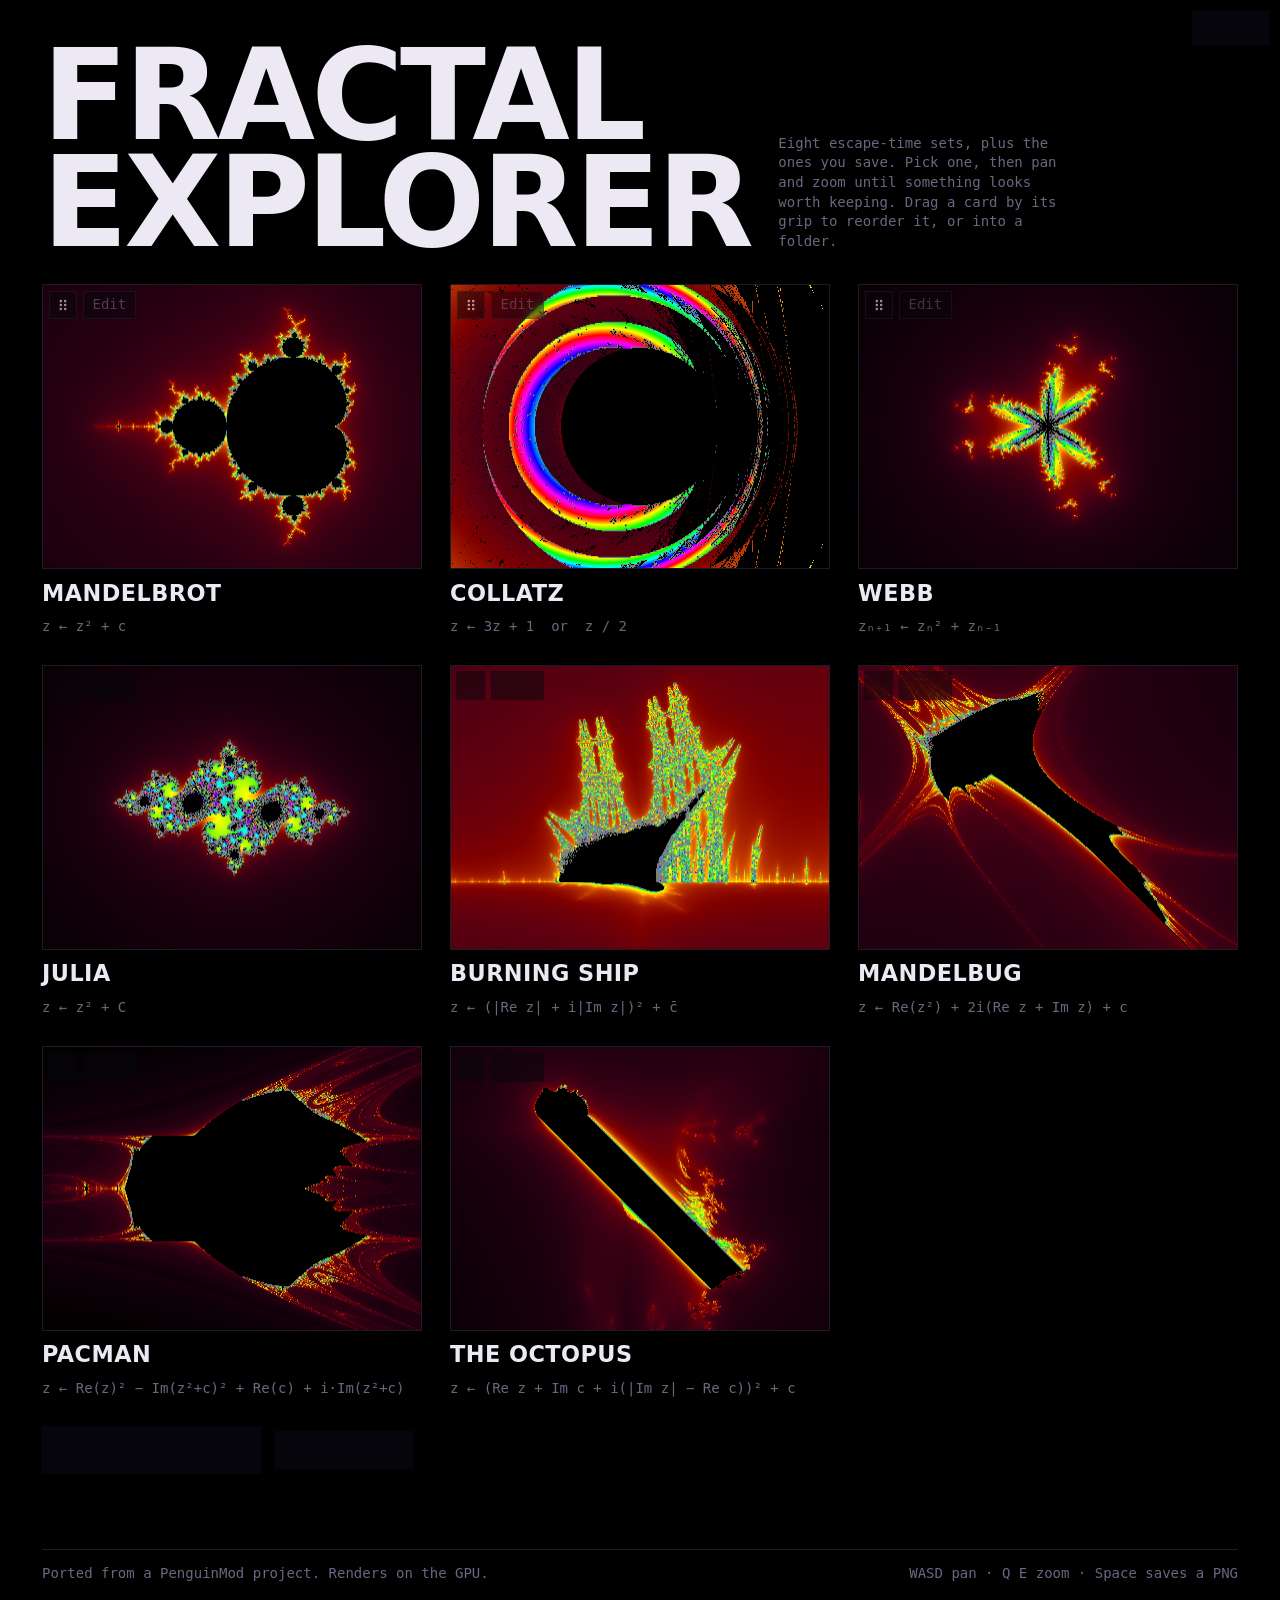
==== app/index.html @ 45fbc22f "✨ feat: set iterations with a slider, fixed or following the zoom The two round detail buttons stepp" ====
<!doctype html>
<html lang="en">
<head>
  <meta charset="utf-8" />
  <meta name="viewport" content="width=device-width, initial-scale=1, viewport-fit=cover, user-scalable=no" />
  <title>Fractal Explorer</title>
  <meta name="color-scheme" content="dark" />
  <meta name="theme-color" content="#000000" />
  <link rel="icon" href="icon.svg" type="image/svg+xml" />
  <link rel="apple-touch-icon" href="icon-192.png" />
  <link rel="stylesheet" href="../design/tokens.css" />
  <link rel="stylesheet" href="../design/base.css" />
  <link rel="stylesheet" href="../design/chrome.css" />
  <link rel="stylesheet" href="menu.css" />
  <link rel="stylesheet" href="editor.css" />
  <link rel="stylesheet" href="viewer.css" />
  <link rel="stylesheet" href="hud.css" />
  <link rel="stylesheet" href="timeline.css" />
</head>
<body>
  <a id="portal" class="btn portal-link" href="../portal/" title="Back to the portal">Portal</a>

  <main id="menu" class="page">
    <header class="page-head">
      <h1 class="title">Fractal<br />Explorer</h1>
      <p class="lede">Eight escape-time sets, plus the ones you save. Pick one, then pan and zoom until something looks worth keeping. Drag a card by its grip to reorder it, or into a folder.</p>
    </header>

    <p id="gpu-error" class="gpu-error" hidden></p>

    <ul class="cards" id="cards" aria-label="Fractal sets"></ul>

    <p class="create">
      <button id="create" class="btn btn-accent create-btn" type="button">Create Fractal</button>
      <button id="new-folder" class="btn create-folder" type="button">New Folder</button>
    </p>
    <p id="menu-note" class="menu-note" role="status"></p>

    <footer class="page-foot">
      <span>Ported from a PenguinMod project. Renders on the GPU.</span>
      <span>WASD pan · Q E zoom · Space saves a PNG</span>
    </footer>
  </main>

  <main id="editor" class="page" hidden>
    <header class="page-head">
      <h1 class="title"><span id="editor-verb">Create</span><br />Fractal</h1>
      <p class="lede">One formula, iterated until it escapes, from starting values you set. Add variables of your own. Render it once, or save it to the menu.</p>
    </header>

    <div class="editor">
      <form id="editor-form" class="editor-form" autocomplete="off">
        <label class="editor-label" for="fractal-name">Name</label>
        <input id="fractal-name" class="input editor-name" type="text" maxlength="40" spellcheck="false"
               aria-describedby="save-help" />

        <label class="editor-label" for="formula">Formula</label>
        <div class="editor-field">
          <div id="formula-ink" class="editor-ink" aria-hidden="true"></div>
          <input id="formula" class="input editor-input" type="text" spellcheck="false" autocapitalize="off"
                 placeholder="Z_(n+1) = Z_(n)^2 + C" aria-describedby="formula-help" />
        </div>
        <p id="formula-help" class="editor-help">
          <span class="tok-var" id="formula-vars">z c x y</span>
          <span class="tok-num">numbers</span>
          <span class="tok-const">i pi e</span>
          <span class="tok-op">+ − × ÷ ^</span>
          <span class="tok-nest-0">( ) and | | nest in colour</span>
          <span class="tok-func">abs re im conj exp log sqrt sin cos tan sinh cosh tanh</span>
          <span>|z| is abs z</span>
        </p>

        <div class="editor-seeds" id="editor-seeds">
          <div class="editor-seed">
            <label class="editor-label" for="seed-z">z₀</label>
            <div class="editor-field">
              <div id="seed-z-ink" class="editor-ink" aria-hidden="true"></div>
              <input id="seed-z" class="input editor-input" type="text" spellcheck="false" autocapitalize="off"
                     placeholder="0+0i" aria-describedby="seed-help" />
            </div>
          </div>
          <div class="editor-seed">
            <label class="editor-label" for="seed-c">c</label>
            <div class="editor-field">
              <div id="seed-c-ink" class="editor-ink" aria-hidden="true"></div>
              <input id="seed-c" class="input editor-input" type="text" spellcheck="false" autocapitalize="off"
                     placeholder="x+yi" aria-describedby="seed-help" />
            </div>
          </div>
        </div>
        <p class="editor-add">
          <button type="button" id="add-var" class="btn">+ Variable</button>
        </p>
        <p id="seed-help" class="editor-help">
          <span class="tok-var">x y</span>
          <span>the real and imaginary parts of the point being checked, in a starting value or the formula</span>
          <span>z₀ = 0 with c = x+yi is the Mandelbrot set</span>
          <span>an added variable takes x and y as well, and holds its value as c does</span>
        </p>

        <div class="editor-actions">
          <button type="submit" class="btn btn-accent">Render</button>
          <button type="button" id="editor-save" class="btn">Save</button>
          <button type="button" id="editor-cancel" class="btn">Cancel</button>
          <span id="formula-error" class="goto-error" role="alert"></span>
        </div>
        <p id="save-help" class="editor-help">Save adds it to the menu under this name, and keeps it in this browser.</p>
        <p class="editor-fixed">Fixed in this first version: the orbit escapes at |z| &gt; 100, and the zoom stops at 10⁶.</p>
      </form>

      <aside id="preview" class="editor-preview">
        <span class="editor-label">Preview</span>
        <canvas id="preview-canvas" class="thumb" width="320" height="240" aria-hidden="true"></canvas>
        <p id="preview-note" class="preview-note" aria-live="polite"></p>
      </aside>
    </div>

    <footer class="page-foot">
      <span>The formula becomes a fragment shader and draws like the built-in sets.</span>
      <span>Esc goes back</span>
    </footer>
  </main>

  <section id="viewer" class="viewer" hidden>
    <canvas id="view" class="view"></canvas>
    <canvas id="plane" class="plane" aria-hidden="true" hidden></canvas>

    <div class="topbar">
      <button id="back" class="btn" type="button" title="Back to menu (Esc)">← Menu</button>
      <span id="set-name" class="set-name"></span>
      <span id="set-c" class="set-c" hidden></span>
    </div>

    <aside class="hud panel">
      <div id="hud-body" class="hud-body" aria-live="polite">
        <div class="hud-row hud-c"><span class="hud-k">c</span> <button id="hud-c" class="hud-edit" type="button" title="Edit the coordinate (G)">0 + 0i</button></div>
        <div class="hud-row"><span class="hud-k">zoom</span> <button id="hud-zoom" class="hud-edit" type="button" title="Edit the zoom (G)">100×</button></div>
        <div class="hud-row"><span class="hud-k">rot</span> <button id="hud-angle" class="hud-edit" type="button" title="Edit the rotation (G). Z and X turn it, R levels it">0°</button></div>
        <div class="hud-row"><span class="hud-k">iter</span> <span id="hud-iter">200</span>
          <button id="iter-mode" class="iter-mode" type="button">auto</button>
          <span id="hud-detail" class="hud-dim">×1</span></div>
        <input id="iter-slider" class="iter-slider" type="range" min="32" max="133" step="1" value="61"
               aria-label="Iteration count" title="Iteration count ( [ and ] )" />
        <div class="hud-row hud-dim"><span id="hud-status">idle</span></div>
        <div id="palettes" class="hud-row palette-groups" aria-label="Colourway"></div>

        <div id="julia-panel" class="julia" hidden>
          <canvas id="julia-map" class="minimap" width="256" height="256" tabindex="0"
                  title="Pick C off the Mandelbrot set. Drag, or arrow keys to nudge."
                  aria-label="Mandelbrot map: click or use the arrow keys to set C"></canvas>
          <label class="goto-row"><span class="hud-k">re</span><input id="julia-re" class="input" type="text" spellcheck="false" aria-label="Real part of C" /></label>
          <label class="goto-row"><span class="hud-k">im</span><input id="julia-im" class="input" type="text" spellcheck="false" aria-label="Imaginary part of C" /></label>
          <div class="hud-bookmarks" id="julia-presets"></div>
          <span id="julia-error" class="goto-error" role="alert"></span>
        </div>

        <div class="hud-row hud-bookmarks" id="bookmarks"></div>

        <form id="goto" class="goto" hidden autocomplete="off">
          <label class="goto-row"><span class="hud-k">re</span><input id="goto-x" class="input" type="text" spellcheck="false" /></label>
          <label class="goto-row"><span class="hud-k">im</span><input id="goto-y" class="input" type="text" spellcheck="false" /></label>
          <label class="goto-row"><span class="hud-k">zoom</span><input id="goto-zoom" class="input" type="text" spellcheck="false" placeholder="1e12, 2^1000, 10^301" /></label>
          <label class="goto-row"><span class="hud-k">rot</span><input id="goto-rot" class="input" type="text" spellcheck="false" placeholder="degrees anticlockwise" /></label>
          <label class="goto-row"><span class="hud-k">any</span><input id="goto-any" class="input" type="text" spellcheck="false" placeholder="paste a link, “x, y, zoom” or “x + yi @ zoom”" /></label>
          <div class="goto-actions">
            <button type="submit" class="btn btn-accent">Go</button>
            <button type="button" id="goto-cancel" class="btn">Cancel</button>
            <span id="goto-error" class="goto-error" role="alert"></span>
          </div>
        </form>
      </div>

      <button id="hud-toggle" class="hud-toggle" type="button" aria-expanded="true" aria-controls="hud-body" title="Hide the panel (H)">▾ hud</button>
    </aside>

    <div class="controls" aria-label="Controls">
      <button id="plane-toggle" class="cbtn" type="button" title="Show the complex plane (P)"
              aria-label="Show the complex plane" aria-pressed="false">
        <svg viewBox="0 0 24 24" width="22" height="22" aria-hidden="true">
          <g fill="none" stroke="currentColor" stroke-width="1.6">
            <rect x="3.5" y="3.5" width="17" height="17" rx="4"/>
            <path d="M12 4.5v15M4.5 12h15"/>
          </g>
          <path d="M8 4.5v15M16 4.5v15M4.5 8h15M4.5 16h15" fill="none" stroke="currentColor"
                stroke-width="1" opacity="0.45"/>
        </svg>
      </button>
      <button id="dive" class="cbtn" type="button" title="Dive into a random spot (F)" aria-label="Dive into a random spot">
        <svg viewBox="0 0 24 24" width="22" height="22" aria-hidden="true">
          <rect x="3.5" y="3.5" width="17" height="17" rx="4" fill="none" stroke="currentColor" stroke-width="1.6"/>
          <g fill="currentColor">
            <circle cx="8.5" cy="8.5" r="1.7"/><circle cx="15.5" cy="8.5" r="1.7"/><circle cx="12" cy="12" r="1.7"/>
            <circle cx="8.5" cy="15.5" r="1.7"/><circle cx="15.5" cy="15.5" r="1.7"/>
          </g>
        </svg>
      </button>
      <button id="animate" class="cbtn" type="button" title="Animation timeline (V)"
              aria-label="Animation timeline" aria-pressed="false">
        <svg viewBox="0 0 24 24" width="22" height="22" aria-hidden="true">
          <g fill="none" stroke="currentColor" stroke-width="1.6">
            <rect x="2.5" y="5.5" width="19" height="13" rx="2"/>
            <path d="M7 5.5v13M17 5.5v13"/>
          </g>
          <g fill="currentColor">
            <rect x="4" y="7.5" width="1.8" height="1.8"/><rect x="4" y="11.1" width="1.8" height="1.8"/><rect x="4" y="14.7" width="1.8" height="1.8"/>
            <rect x="18.2" y="7.5" width="1.8" height="1.8"/><rect x="18.2" y="11.1" width="1.8" height="1.8"/><rect x="18.2" y="14.7" width="1.8" height="1.8"/>
          </g>
        </svg>
      </button>
      <button id="save" class="cbtn cbtn-accent" type="button" title="Save PNG (Space)" aria-label="Save PNG">
        <svg viewBox="0 0 24 24" width="22" height="22" aria-hidden="true"><path fill="currentColor" d="M9 3 7.2 5H4a2 2 0 0 0-2 2v11a2 2 0 0 0 2 2h16a2 2 0 0 0 2-2V7a2 2 0 0 0-2-2h-3.2L15 3H9zm3 5a4.5 4.5 0 1 1 0 9 4.5 4.5 0 0 1 0-9zm0 2a2.5 2.5 0 1 0 0 5 2.5 2.5 0 0 0 0-5z"/></svg>
      </button>
    </div>

    <p class="help" id="help">drag or WASD to pan · wheel or Q E to zoom · Z X turn, R levels · [ ] iterations, I fixes them · , . colour · P the plane · H folds the panel · G or paste to go somewhere · F dives somewhere new · V animates · Space saves</p>

    <section id="timeline" class="timeline panel" hidden aria-label="Animation timeline">
      <div class="tl-bar">
        <span class="tl-title">Animation</span>
        <button id="tl-add" class="btn btn-accent" type="button" title="Take a keyframe where the view stands (K)">+ Keyframe</button>
        <button id="tl-play" class="btn" type="button" title="Play the animation">▶ Play</button>
        <input id="tl-scrub" class="tl-scrub" type="range" min="0" max="1" step="0.001" value="0"
               aria-label="Scrub the animation" />
        <span id="tl-time" class="tl-time">0.0 / 0.0 s</span>
        <label class="tl-field"><span class="hud-k">ease</span><select id="tl-ease" class="input"></select></label>
        <span class="tl-gap"></span>
        <button id="tl-render" class="btn" type="button">Render…</button>
        <button id="tl-text" class="btn" type="button" title="This animation as text, to keep or to paste back">Text</button>
        <button id="tl-clear" class="btn" type="button">Clear</button>
        <button id="tl-close" class="tl-close" type="button" title="Close the timeline (V)" aria-label="Close the timeline">×</button>
      </div>

      <ol id="tl-keys" class="tl-keys"></ol>
      <p id="tl-empty" class="tl-empty">Put the view somewhere worth starting from and press <b>+ Keyframe</b>. Move it and press again: the animation runs from each keyframe to the next, zooming, panning and turning the whole way.</p>

      <form id="tl-export" class="tl-export" hidden autocomplete="off">
        <label class="tl-field"><span class="hud-k">format</span><select id="tl-format" class="input"></select></label>
        <label class="tl-field"><span class="hud-k">size</span><select id="tl-size" class="input"></select></label>
        <label class="tl-field"><span class="hud-k">fps</span><select id="tl-fps" class="input"></select></label>
        <label class="tl-field" id="tl-quality-field"><span class="hud-k">quality</span><select id="tl-quality" class="input"></select></label>
        <label class="tl-field tl-check" id="tl-dither-field"><input id="tl-dither" type="checkbox" /><span>dither</span></label>
        <label class="tl-field"><span class="hud-k">detail</span><select id="tl-detail" class="input"></select></label>
        <button type="submit" class="btn btn-accent">Render</button>
        <button type="button" id="tl-export-cancel" class="btn">Cancel</button>
        <p id="tl-estimate" class="tl-estimate"></p>
      </form>

      <div id="tl-progress" class="tl-progress" hidden>
        <progress id="tl-bar" max="1" value="0"></progress>
        <span id="tl-progress-text" role="status"></span>
        <button type="button" id="tl-stop" class="btn">Stop</button>
      </div>

      <div id="tl-textbox" class="tl-textbox" hidden>
        <textarea id="tl-json" class="input" rows="6" spellcheck="false"
                  aria-label="This animation as text"></textarea>
        <div class="tl-textbox-actions">
          <button type="button" id="tl-apply" class="btn btn-accent">Apply</button>
          <button type="button" id="tl-copy" class="btn">Copy</button>
          <button type="button" id="tl-text-close" class="btn">Close</button>
        </div>
      </div>

      <p id="tl-note" class="tl-note" role="status"></p>
    </section>
  </section>

  <script type="module" src="app.js"></script>
</body>
</html>
---- design/tokens.css ----
/* Design tokens: the one place colours, type and motion are defined.
   Every sheet reads these; none redefines them. A toy that wants its own
   mood overrides a token on :root in its own sheet, after this one.

   Palette lifted from the original: black backdrop, pen base #0400ff,
   and the magenta the escape gradient starts at. */
:root {
  --bg: #000000;
  --ink: #ece8f4;
  --dim: #6b6680;
  --line: #1d1b2a;
  --panel: rgba(8, 7, 14, 0.82);
  --blue: #0400ff;
  --magenta: #ff2bd6;
  --select: rgba(255, 43, 214, 0.32);

  /* Syntax colours for a typed formula. The nest ramp cycles with depth, so
     matching brackets and bars share a colour and neighbours never do. */
  --syn-var: var(--magenta);
  --syn-num: #ffc857;
  --syn-const: #b388ff;
  --syn-func: #4fd8ff;
  --syn-op: #8c86a8;
  --syn-bad: #ff5470;
  --syn-nest-0: #f2eeff;
  --syn-nest-1: #58e8a0;
  --syn-nest-2: #ff9d4d;
  --syn-nest-3: #6aa8ff;
  --syn-nest-4: #ff7ad9;
  --syn-nest-5: #d8f45c;

  --display: "Bahnschrift", "Avenir Next Condensed", "Arial Narrow", "Roboto Condensed", "Helvetica Neue", system-ui, sans-serif;
  --mono: ui-monospace, "Cascadia Mono", "SF Mono", Menlo, Consolas, "DejaVu Sans Mono", monospace;

  --glass: blur(6px);
  --motion: 220ms ease;
}
---- design/base.css ----
/* Reset and document defaults. Loads after tokens.css. */
* { box-sizing: border-box; }

html, body {
  margin: 0;
  height: 100%;
  background: var(--bg);
  color: var(--ink);
  font-family: var(--mono);
  font-size: 14px;
  line-height: 1.4;
  -webkit-font-smoothing: antialiased;
}

button {
  font: inherit;
  color: inherit;
  background: none;
  border: 0;
  padding: 0;
  cursor: pointer;
}

:focus-visible {
  outline: 2px solid var(--magenta);
  outline-offset: 3px;
}
---- design/chrome.css ----
/* Shared chrome: the page shell and the handful of controls every page
   uses. Layout that belongs to one page stays in that page's own sheet. */

/* ---------- Page shell ---------- */

.page {
  min-height: 100%;
  display: grid;
  grid-template-rows: auto 1fr auto;
  gap: 2rem;
  padding: clamp(1.25rem, 4vw, 3rem);
}

.page[hidden] { display: none; }

.page-head {
  display: grid;
  grid-template-columns: auto 1fr;
  align-items: end;
  gap: 2rem;
}

.title {
  margin: 0;
  font-family: var(--display);
  font-stretch: condensed;
  font-weight: 700;
  text-transform: uppercase;
  font-size: clamp(3.5rem, 12vw, 9rem);
  line-height: 0.85;
  letter-spacing: -0.03em;
}

.lede {
  margin: 0 0 0.35em;
  max-width: 34ch;
  color: var(--dim);
}

.page-foot {
  display: flex;
  justify-content: space-between;
  gap: 1rem;
  flex-wrap: wrap;
  color: var(--dim);
  border-top: 1px solid var(--line);
  padding-top: 1rem;
}

/* Narrow screens: the lede goes under the title instead of beside it. */
@media (max-width: 720px) {
  .page-head { grid-template-columns: 1fr; gap: 1rem; align-items: start; }
}

/* ---------- Controls ---------- */

/* Translucent surface for anything floating over a canvas. */
.panel {
  background: var(--panel);
  border: 1px solid var(--line);
  backdrop-filter: var(--glass);
}

.btn {
  padding: 0.45rem 0.8rem;
  background: var(--panel);
  border: 1px solid var(--line);
  backdrop-filter: var(--glass);
}

.btn:hover { border-color: var(--dim); }

.btn-accent {
  border-color: var(--magenta);
  color: var(--magenta);
}

.btn-accent:hover {
  background: var(--magenta);
  color: #000;
}

/* Toggle chip with a colour swatch. Pressed state via aria-pressed. */
.chip {
  display: inline-flex;
  align-items: center;
  gap: 0.35rem;
  padding: 0.1rem 0.4rem 0.1rem 0.25rem;
  color: var(--dim);
  border: 1px solid transparent;
  border-radius: 999px;
}

.chip-swatch {
  width: 1.6rem;
  height: 0.6rem;
  border-radius: 999px;
  border: 1px solid rgba(255, 255, 255, 0.15);
}

.chip:hover { color: var(--ink); border-color: var(--dim); }
.chip[aria-pressed="true"] { color: var(--ink); border-color: var(--magenta); }

.input {
  font: inherit;
  color: var(--ink);
  background: #000;
  border: 1px solid var(--line);
  padding: 0.3rem 0.45rem;
  min-width: 0;
  width: 100%;
}

.input:focus { outline: none; border-color: var(--magenta); }
.input::placeholder { color: var(--dim); }

/* Canvas for a fractal thumbnail: menu cards, editor preview. */
.thumb {
  display: block;
  width: 100%;
  height: auto;
  aspect-ratio: 4 / 3;
  border: 1px solid var(--line);
  background: #000;
}

/* ---------- Motion ---------- */

/* The original rocked hovered buttons a couple of degrees either way.
   The element sets --wobble-scale and --wobble-tilt; see menu.css. */
@keyframes wobble {
  0%   { transform: scale(var(--wobble-scale, 1)) rotate(0deg); }
  25%  { transform: scale(var(--wobble-scale, 1)) rotate(var(--wobble-tilt, 2deg)); }
  75%  { transform: scale(var(--wobble-scale, 1)) rotate(calc(-1 * var(--wobble-tilt, 2deg))); }
  100% { transform: scale(var(--wobble-scale, 1)) rotate(0deg); }
}
---- app/menu.css ----
/* Menu: the set cards. The page shell comes from design/chrome.css. */

.gpu-error {
  margin: 0;
  padding: 0.75rem 1rem;
  border: 1px solid var(--magenta);
  color: var(--magenta);
}

.cards {
  list-style: none;
  margin: 0;
  padding: 0;
  display: grid;
  grid-template-columns: minmax(0, var(--card-max));
  justify-content: start;
  gap: 2rem;
  align-content: safe center;
  --card-max: 34rem;
}

@media (min-width: 720px) {
  .cards { grid-template-columns: repeat(2, minmax(0, var(--card-max))); }
}

@media (min-width: 1100px) {
  .cards { grid-template-columns: repeat(3, minmax(0, var(--card-max))); }
}

.card {
  --wobble-scale: 1.06;
  --wobble-tilt: 2deg;
  display: grid;
  grid-template-rows: auto auto auto;
  gap: 0.6rem;
  width: 100%;
  text-align: left;
  transform: rotate(0deg) scale(1);
  transition: transform var(--motion);
}

/* A card carries the grip and Edit on the left, and a saved one a × and the
   question it opens on the right. All of them sit over the card, so the slot
   around it is the positioned box, and the wobble moves there too to carry
   them along. It stops while the question is up. */
.card-slot {
  --wobble-scale: 1.06;
  --wobble-tilt: 2deg;
  position: relative;
  transform: rotate(0deg) scale(1);
  transition: transform var(--motion);
}

.card-slot:hover,
.card-slot:focus-within {
  transform: scale(var(--wobble-scale));
  animation: wobble 900ms ease-in-out infinite;
}

.card-slot .card:hover,
.card-slot .card:focus-visible,
.card-slot.asking,
.card-slot.asking:hover,
.card-slot.asking:focus-within {
  transform: none;
  animation: none;
}

.card-tool {
  position: absolute;
  top: 0.5rem;
  display: grid;
  place-items: center;
  height: 2rem;
  color: var(--dim);
  background: var(--panel);
  border: 1px solid var(--line);
  backdrop-filter: var(--glass);
  opacity: 0.6;
  transition: opacity var(--motion), color var(--motion), border-color var(--motion);
}

.card-tool[hidden],
.card-slot.asking .card-tool { display: none; }

.card-slot:hover .card-tool:not(:disabled),
.folder-head:hover .card-tool:not(:disabled),
.card-tool:focus-visible {
  opacity: 1;
}

.card-tool:hover:not(:disabled),
.card-tool:focus-visible {
  color: var(--magenta);
  border-color: var(--magenta);
}

/* A set the editor cannot write stays greyed and never lights up, but keeps
   enough of itself to be read over a bright thumbnail. It says why on hover. */
.card-tool:disabled {
  opacity: 0.5;
  cursor: not-allowed;
}

/* Held to drag, or tabbed to and stepped with the arrow keys. It takes the
   pointer off the page's own scrolling so a touch drag carries the card. */
.card-grip {
  left: 0.5rem;
  width: 2rem;
  color: var(--ink);
  cursor: grab;
  touch-action: none;
}

.card-grip:active { cursor: grabbing; }

.card-edit {
  left: 2.9rem;
  padding: 0 0.6rem;
}

.card-delete {
  right: 0.5rem;
  width: 2rem;
  font-size: 1.3rem;
  line-height: 1;
}

.card-confirm {
  position: absolute;
  inset: 0;
  display: grid;
  align-content: center;
  justify-items: center;
  gap: 0.8rem;
  padding: 1rem;
  text-align: center;
  background: var(--panel);
  border: 1px solid var(--magenta);
  backdrop-filter: var(--glass);
}

.card-confirm[hidden] { display: none; }

.card-confirm-text {
  margin: 0;
  overflow-wrap: anywhere;
}

.card-confirm-row {
  display: flex;
  gap: 0.5rem;
}

@media (prefers-reduced-motion: reduce) {
  .card-tool { transition: none; }
  .card-slot { transition: none; }
  .card-slot:hover, .card-slot:focus-within { animation: none; transform: scale(1.03); }
}

.card-name {
  font-family: var(--display);
  font-stretch: condensed;
  font-weight: 700;
  text-transform: uppercase;
  font-size: 1.6rem;
  letter-spacing: 0.02em;
}

.card-formula {
  color: var(--dim);
  white-space: pre-wrap;
  min-width: 0;
}

.card:hover,
.card:focus-visible {
  transform: scale(var(--wobble-scale));
  animation: wobble 900ms ease-in-out infinite;
}

.card:hover .card-name,
.card:focus-visible .card-name {
  color: var(--magenta);
}

@media (prefers-reduced-motion: reduce) {
  .card { transition: none; }
  .card:hover, .card:focus-visible { animation: none; transform: scale(1.03); }
}

/* ---------- Folders ---------- */

/* A folder takes a row of its own across the grid: a head that names it, and
   a grid of its own underneath. Folders hold cards, never other folders. */
.folder {
  grid-column: 1 / -1;
  display: grid;
  /* An automatic track never shrinks below what is in it, and a long formula
     in a card would push the folder off a narrow screen. */
  grid-template-columns: minmax(0, 1fr);
  gap: 1rem;
  padding: 0.75rem;
  border: 1px solid var(--line);
  background: rgba(255, 255, 255, 0.02);
}

.folder-head {
  position: relative;
  display: flex;
  align-items: center;
  gap: 0.5rem;
  min-height: 2rem;
  padding-left: 2.5rem;
}

.folder-head .card-grip { top: 0; left: 0; }

.folder-fold {
  width: 1.6rem;
  color: var(--dim);
  transition: color var(--motion);
}

.folder-fold:hover { color: var(--magenta); }

/* The name is an input the whole time; it only looks like one once you are
   on it, so a folder reads as a heading until you go to rename it. */
.folder-name {
  flex: 0 1 18rem;
  width: auto;
  padding: 0.15rem 0.35rem;
  font-family: var(--display);
  font-stretch: condensed;
  font-weight: 700;
  text-transform: uppercase;
  font-size: 1.25rem;
  letter-spacing: 0.02em;
  background: none;
  border-color: transparent;
}

.folder-name:hover { border-color: var(--line); }
.folder-name:focus { background: #000; border-color: var(--magenta); }

.folder-count {
  margin-right: auto;
  color: var(--dim);
  white-space: nowrap;
}

.folder-remove {
  position: static;
  width: 2rem;
  font-size: 1.3rem;
  line-height: 1;
}

.folder-cards {
  align-content: start;
  gap: 1.25rem;
}

/* An empty folder is still somewhere a card can land, so it keeps a box. */
.folder-cards:empty::after {
  content: "drop a fractal here";
  grid-column: 1 / -1;
  display: grid;
  place-content: center;
  min-height: 5.5rem;
  color: var(--dim);
  border: 1px dashed var(--line);
}

.folder-cards[hidden] { display: none; }

/* ---------- Dragging ---------- */

/* What follows the pointer is a copy. The slot it came from stays put, dimmed,
   as the gap the drop will fill, and the grid reflows around it on the way. */
.drag-ghost {
  position: fixed;
  z-index: 40;
  margin: 0;
  list-style: none;
  pointer-events: none;
  opacity: 0.92;
  rotate: -1.5deg;
  filter: drop-shadow(0 12px 24px rgba(0, 0, 0, 0.6));
}

.drag-ghost .card-tool,
.drag-ghost .card-confirm { display: none; }

.lifted {
  opacity: 0.25;
  outline: 1px dashed var(--magenta);
  outline-offset: -1px;
}

/* Nothing wobbles while something is being carried, and the card under the
   pointer must not grow and shove the grid about. */
body.dragging {
  cursor: grabbing;
  user-select: none;
}

body.dragging .card-slot:not(.drag-ghost),
body.dragging .card {
  transform: none;
  animation: none;
}

@media (prefers-reduced-motion: reduce) {
  .folder-fold { transition: none; }
  .drag-ghost { rotate: none; }
}

/* ---------- Menu notices ---------- */

/* Where a move says where it landed, and where storage says it refused. */
.menu-note {
  margin: 0;
  min-height: 1.4em;
  color: var(--dim);
}

/* Beside Create Fractal, in the same face a size down. */
.create-folder {
  padding: 0.55rem 1rem;
  font-family: var(--display);
  font-stretch: condensed;
  font-weight: 700;
  text-transform: uppercase;
  font-size: 1rem;
  letter-spacing: 0.02em;
}
---- app/editor.css ----
/* The Create Fractal button on the menu, and the formula editor page.
   The page shell, button and input come from design/chrome.css. */

.create {
  margin: 0;
  display: flex;
  flex-wrap: wrap;
  align-items: center;
  gap: 1rem;
}

.create-btn {
  --wobble-scale: 1.04;
  --wobble-tilt: 1.5deg;
  padding: 0.7rem 1.4rem;
  font-family: var(--display);
  font-stretch: condensed;
  font-weight: 700;
  text-transform: uppercase;
  font-size: 1.3rem;
  letter-spacing: 0.02em;
}

.create-btn:hover,
.create-btn:focus-visible {
  animation: wobble 900ms ease-in-out infinite;
}

@media (prefers-reduced-motion: reduce) {
  .create-btn:hover,
  .create-btn:focus-visible { animation: none; }
}

.editor {
  display: grid;
  align-content: start;
  gap: 2rem;
  width: 100%;
}

@media (min-width: 900px) {
  .editor {
    grid-template-columns: minmax(0, 60ch) minmax(0, 30rem);
    align-items: start;
  }
}

.editor-form {
  display: grid;
  align-content: start;
  gap: 0.6rem;
  min-width: 0;
  max-width: 60ch;
}

.editor-label {
  color: var(--dim);
  text-transform: uppercase;
  letter-spacing: 0.08em;
}

.editor-name {
  font-size: 1.05rem;
  padding: 0.6rem 0.7rem;
}

/* The coloured line sits under a transparent input, which keeps the caret,
   the selection and the scroll. Both boxes take the same metrics so the two
   layers land character on character. */
.editor-field {
  position: relative;
}

.editor-input,
.editor-ink {
  font-family: var(--mono);
  font-size: 1.25rem;
  line-height: 1.4;
  padding: 0.6rem 0.7rem;
  font-variant-ligatures: none;
}

.editor-input {
  position: relative;
  background: transparent;
  color: transparent;
  caret-color: var(--ink);
}

.editor-input::selection {
  background: var(--select);
  color: transparent;
}

.editor-ink {
  position: absolute;
  inset: 0;
  border: 1px solid transparent;
  overflow: hidden;
  white-space: pre;
  pointer-events: none;
}

.tok-var { color: var(--syn-var); }
.tok-num { color: var(--syn-num); }
.tok-const { color: var(--syn-const); }
.tok-func { color: var(--syn-func); }
.tok-op { color: var(--syn-op); }
.tok-assign { color: var(--dim); }
.tok-index { color: var(--dim); }
.tok-bad { color: var(--syn-bad); }
.tok-nest-0 { color: var(--syn-nest-0); }
.tok-nest-1 { color: var(--syn-nest-1); }
.tok-nest-2 { color: var(--syn-nest-2); }
.tok-nest-3 { color: var(--syn-nest-3); }
.tok-nest-4 { color: var(--syn-nest-4); }
.tok-nest-5 { color: var(--syn-nest-5); }

.editor-seeds {
  display: grid;
  grid-template-columns: repeat(auto-fit, minmax(12rem, 1fr));
  gap: 0.6rem 1rem;
  margin-top: 0.4rem;
}

.editor-seed {
  display: grid;
  gap: 0.3rem;
  min-width: 0;
}

.editor-seed .editor-input,
.editor-seed .editor-ink {
  font-size: 1.05rem;
}

.editor-var-head {
  display: flex;
  align-items: center;
  gap: 0.3rem;
}

.editor-var-name {
  width: 2rem;
  flex: 0 0 auto;
  padding: 0.05rem 0.2rem;
  font-family: var(--mono);
  text-align: center;
  color: var(--syn-var);
  background: transparent;
  border-color: transparent;
}

.editor-var-name:hover { border-color: var(--line); }

.editor-var-drop {
  margin-left: auto;
  display: grid;
  place-items: center;
  width: 1.5rem;
  height: 1.5rem;
  font-size: 1.1rem;
  line-height: 1;
  color: var(--dim);
  border: 1px solid transparent;
  transition: color var(--motion), border-color var(--motion);
}

.editor-var-drop:hover,
.editor-var-drop:focus-visible {
  color: var(--magenta);
  border-color: var(--magenta);
}

.editor-add {
  margin: 0;
  justify-self: start;
}

.editor-help {
  display: flex;
  flex-wrap: wrap;
  gap: 0.25rem 1rem;
  margin: 0;
  color: var(--dim);
}

.editor-actions {
  display: flex;
  align-items: center;
  gap: 0.5rem;
  flex-wrap: wrap;
  margin-top: 0.4rem;
}

.editor-fixed {
  margin: 0.6rem 0 0;
  padding-top: 0.6rem;
  border-top: 1px solid var(--line);
  color: var(--dim);
}

.editor-preview {
  display: grid;
  align-content: start;
  gap: 0.5rem;
  min-width: 0;
  max-width: 30rem;
  transition: opacity var(--motion);
}

.editor-preview.stale { opacity: 0.3; }

.preview-note {
  margin: 0;
  min-height: 1.4em;
  color: var(--dim);
  overflow-wrap: anywhere;
}

@media (prefers-reduced-motion: reduce) {
  .editor-preview { transition: none; }
}
---- app/viewer.css ----
/* Viewer: the canvas and the chrome around it. The HUD is in hud.css. */

body.viewing { overflow: hidden; }

.viewer {
  position: fixed;
  inset: 0;
  overflow: hidden;
  touch-action: none;
  user-select: none;
}

.viewer[hidden] { display: none; }

.view {
  position: absolute;
  inset: 0;
  width: 100%;
  height: 100%;
  display: block;
  cursor: grab;
}

.view.dragging { cursor: grabbing; }

/* The complex plane, on its own canvas over the picture so showing it costs
   no fractal frame. Every pointer gesture belongs to the canvas underneath. */
.plane {
  position: absolute;
  inset: 0;
  width: 100%;
  height: 100%;
  display: block;
  pointer-events: none;
}

.plane[hidden] { display: none; }

.topbar {
  position: absolute;
  top: 0;
  left: 0;
  right: 0;
  display: flex;
  align-items: center;
  gap: 0.75rem;
  padding: 0.75rem;
  padding-top: max(0.75rem, env(safe-area-inset-top));
}

.set-name {
  font-family: var(--display);
  font-stretch: condensed;
  font-weight: 700;
  text-transform: uppercase;
  font-size: 1.25rem;
  letter-spacing: 0.04em;
}

/* Julia's parameter, next to the set name so it survives a screenshot. */
.set-c {
  color: var(--dim);
  overflow-wrap: anywhere;
}

.set-c[hidden] { display: none; }

/* Way back to the portal. Fixed, so it shows in the menu and over the viewer.
   The viewer is positioned but has no z-index, so any z-index wins over it.
   The fixed width keeps the narrow-screen control offset below predictable. */
.portal-link {
  position: fixed;
  top: max(0.75rem, env(safe-area-inset-top));
  right: max(0.75rem, env(safe-area-inset-right));
  z-index: 2;
  min-width: 5.5rem;
  text-align: center;
  color: var(--ink);
  text-decoration: none;
}

.portal-link:hover { border-color: var(--dim); color: var(--ink); }

.help {
  position: absolute;
  right: 0.75rem;
  bottom: max(0.75rem, env(safe-area-inset-bottom));
  margin: 0;
  color: var(--dim);
  text-align: right;
  pointer-events: none;
}

/* Control bar: the plane, a dive, the timeline and a screenshot. Same on
   every device. */

.controls {
  position: absolute;
  right: max(0.75rem, env(safe-area-inset-right));
  bottom: calc(max(0.75rem, env(safe-area-inset-bottom)) + 2rem);
  display: flex;
  gap: 0.5rem;
}

.cbtn {
  width: 3rem;
  height: 3rem;
  display: grid;
  place-items: center;
  font-size: 1.1rem;
  line-height: 1;
  color: var(--ink);
  background: var(--panel);
  border: 1px solid var(--dim);
  border-radius: 50%;
  backdrop-filter: var(--glass);
  touch-action: manipulation;
  -webkit-tap-highlight-color: transparent;
}

.cbtn-accent { border-color: var(--magenta); color: var(--magenta); }
/* A toggle shows its state: on is the accent, off is the plain circle. */
.cbtn[aria-pressed="true"] { border-color: var(--magenta); color: var(--magenta); }
.cbtn:hover { border-color: var(--ink); }
.cbtn:active, .cbtn-accent:hover { background: var(--magenta); border-color: var(--magenta); color: #000; }

@media (pointer: coarse) {
  .help { display: none; }
  .controls { bottom: max(0.75rem, env(safe-area-inset-bottom)); }
}

/* Narrow screens: the HUD owns the bottom, so the controls join the top bar. */
@media (max-width: 720px) {
  .help { display: none; }
  /* The buttons in a row would run across the set name, so they go two to a
     row and take the free canvas under the top bar instead. */
  .controls {
    top: max(0.75rem, env(safe-area-inset-top));
    bottom: auto;
    flex-wrap: wrap;
    justify-content: flex-end;
    width: calc(2 * 2.5rem + 0.5rem);
  }
  /* Up here the controls share the top-right corner with the portal link, so
     they sit one button width plus a gap to its left. */
  body.viewing .controls {
    right: calc(max(0.75rem, env(safe-area-inset-right)) + 5.5rem + 0.5rem);
  }
  .cbtn { width: 2.5rem; height: 2.5rem; font-size: 1rem; }
  .cbtn svg { width: 18px; height: 18px; }
  .set-name { font-size: 1rem; }
}
---- app/hud.css ----
/* HUD: coordinates, zoom, colourway, bookmarks, and the go-to and Julia
   forms. The panel surface, chips and inputs come from design/chrome.css. */

.hud {
  position: absolute;
  z-index: 1;
  left: 0.75rem;
  bottom: max(0.75rem, env(safe-area-inset-bottom));
  padding: 0.6rem 0.8rem;
  display: grid;
  gap: 0.15rem;
  max-width: min(calc(100vw - 1.5rem), 52ch);
}

.hud-body {
  display: grid;
  gap: 0.15rem;
}

.hud-body[hidden] { display: none; }

.hud-toggle {
  justify-self: start;
  margin-top: 0.35rem;
  color: var(--dim);
  border-bottom: 1px dotted transparent;
}

.hud-toggle:hover { color: var(--ink); border-color: var(--dim); }

.hud.collapsed { padding: 0.35rem 0.6rem; }
.hud.collapsed .hud-toggle { margin-top: 0; }

.hud-row { white-space: normal; overflow-wrap: anywhere; }
.hud-c { font-size: 1.1rem; word-break: break-all; max-width: 44ch; }
.hud-k { color: var(--dim); display: inline-block; min-width: 4ch; }
.hud-dim { color: var(--dim); }

.hud-bookmarks {
  display: flex;
  flex-wrap: wrap;
  gap: 0.4rem;
  margin-top: 0.35rem;
}

.hud-bookmarks:empty { display: none; }

/* Colourway chips: each group is its name with the chips underneath. */
.palette-groups { display: grid; gap: 0.3rem; margin-top: 0.35rem; }
.palette-group { display: grid; gap: 0.1rem; }
.palette-group-name { color: var(--dim); }
.palette-chips { display: flex; flex-wrap: wrap; gap: 0.15rem 0.5rem; }

/* Iterations: the count and its mode on one line, the slider under them. The
   slider is logarithmic, so a drag crosses the whole budget. */
.iter-slider {
  width: 100%;
  margin: 0.1rem 0 0.25rem;
  accent-color: var(--magenta);
  cursor: pointer;
}

.iter-mode {
  color: var(--dim);
  border-bottom: 1px dotted var(--dim);
}

.iter-mode:hover { color: var(--ink); border-color: var(--ink); }
.iter-mode[data-mode="fixed"] { color: var(--magenta); border-color: var(--magenta); }

/* The coordinate and zoom lines open the go-to form. */
.hud-edit {
  text-align: left;
  border-bottom: 1px dotted transparent;
  cursor: text;
}

.hud-edit:hover { border-color: var(--dim); }

.goto,
.julia {
  display: grid;
  gap: 0.35rem;
  margin-top: 0.5rem;
  padding-top: 0.5rem;
  border-top: 1px solid var(--line);
}

.goto[hidden],
.julia[hidden] { display: none; }

/* Julia's C: the Mandelbrot map it is picked off, two inputs, and the named
   parameters from the original. */
.julia .hud-bookmarks { margin-top: 0.15rem; }
.julia .goto-error:empty { display: none; }

/* Every C is a point of the Mandelbrot plane, so that set is the picker. It
   is square because the set is. */
.minimap {
  display: block;
  width: 11rem;
  height: 11rem;
  justify-self: start;
  border: 1px solid var(--line);
  background: #000;
  cursor: crosshair;
  touch-action: none;
}

.minimap:hover { border-color: var(--dim); }

.goto-row {
  display: grid;
  grid-template-columns: 4ch 1fr;
  align-items: center;
  gap: 0.4rem;
}

.goto-actions {
  display: flex;
  align-items: center;
  gap: 0.5rem;
  margin-top: 0.15rem;
}

.goto-error { color: var(--magenta); }

.bookmark {
  color: var(--dim);
  border-bottom: 1px dotted var(--dim);
}

.bookmark:hover { color: var(--magenta); border-color: var(--magenta); }

@media (max-width: 720px) {
  .hud { max-width: calc(100vw - 1.5rem); }
  .hud-c { font-size: 0.9rem; }
  /* The HUD owns the bottom of a narrow screen, so the map is smaller there. */
  .minimap { width: 8rem; height: 8rem; }
}
---- app/timeline.css ----
/* The animation timeline: a strip of keyframes across the foot of the viewer,
   with the transport above it and the export settings below. The surface,
   buttons and inputs come from design/chrome.css; what is here is the shelf
   and the cards on it.

   The panel stands over the picture rather than beside it, so the HUD, the
   control bar and the help line lift by its measured height. studio.js writes
   that height to --timeline-h as the panel grows and shrinks. */

.timeline {
  position: absolute;
  z-index: 2;
  left: 0;
  right: 0;
  bottom: 0;
  padding: 0.5rem 0.75rem;
  padding-bottom: max(0.5rem, env(safe-area-inset-bottom));
  display: grid;
  gap: 0.35rem;
  max-height: 60vh;
  overflow-y: auto;
  border-left: 0;
  border-right: 0;
  border-bottom: 0;
}

.timeline[hidden] { display: none; }

body.timeline-open .hud {
  bottom: calc(var(--timeline-h, 0px) + 0.75rem);
  max-height: calc(100vh - var(--timeline-h, 0px) - 5rem);
  overflow-y: auto;
}

body.timeline-open .controls {
  bottom: calc(var(--timeline-h, 0px) + 0.75rem);
}

body.timeline-open .help { display: none; }

/* ---------- The transport ---------- */

.tl-bar {
  display: flex;
  align-items: center;
  flex-wrap: wrap;
  gap: 0.4rem;
}

.tl-title {
  font-family: var(--display);
  font-stretch: condensed;
  font-weight: 700;
  text-transform: uppercase;
  letter-spacing: 0.04em;
  margin-right: 0.25rem;
}

.tl-gap { flex: 1 1 1rem; }

.tl-scrub {
  flex: 1 1 8rem;
  min-width: 6rem;
  accent-color: var(--magenta);
}

.tl-scrub:disabled { opacity: 0.4; }

.tl-time {
  color: var(--dim);
  min-width: 9ch;
  font-variant-numeric: tabular-nums;
}

.tl-field {
  display: inline-flex;
  align-items: center;
  gap: 0.3rem;
}

.tl-field[hidden] { display: none; }
.tl-field .input { width: auto; }
.tl-field select.input { padding-right: 0.2rem; }

.tl-check { gap: 0.35rem; }
.tl-check input { accent-color: var(--magenta); }

.tl-close {
  color: var(--dim);
  font-size: 1.2rem;
  line-height: 1;
  padding: 0 0.35rem;
}

.tl-close:hover { color: var(--magenta); }

/* ---------- The keyframes ---------- */

.tl-keys {
  display: flex;
  gap: 0.5rem;
  margin: 0;
  padding: 0.1rem 0 0.4rem;
  list-style: none;
  overflow-x: auto;
  scrollbar-width: thin;
}

.tl-keys:empty { display: none; }

.tl-key {
  flex: 0 0 auto;
  width: 10.5rem;
  display: grid;
  gap: 0.15rem;
  padding: 0.3rem;
  border: 1px solid var(--line);
  background: rgba(0, 0, 0, 0.45);
}

.tl-jump {
  display: block;
  width: 100%;
  padding: 0;
  border: 1px solid var(--line);
  line-height: 0;
}

.tl-jump:hover { border-color: var(--magenta); }

.tl-thumb {
  display: block;
  width: 100%;
  height: auto;
  aspect-ratio: 4 / 3;
  background: #000;
}

.tl-key-head {
  display: flex;
  align-items: baseline;
  gap: 0.35rem;
}

.tl-key-number {
  color: var(--magenta);
  min-width: 1.5ch;
}

.tl-key-zoom { font-variant-numeric: tabular-nums; }
.tl-key-turn { color: var(--dim); }

.tl-key-where {
  color: var(--dim);
  font-size: 0.85em;
  white-space: nowrap;
  overflow: hidden;
  text-overflow: ellipsis;
}

.tl-key-times {
  display: flex;
  gap: 0.3rem;
}

.tl-key-time {
  display: grid;
  grid-template-columns: auto 1fr;
  align-items: center;
  gap: 0.2rem;
  min-width: 0;
}

.tl-key-time span { color: var(--dim); }

.tl-key-time .input {
  padding: 0.1rem 0.15rem;
  font-size: 0.9em;
}

.tl-key-time .input:disabled { color: var(--dim); opacity: 0.5; }

.tl-key-tools {
  display: flex;
  gap: 0.15rem;
  justify-content: space-between;
}

.tl-tool {
  flex: 1 1 auto;
  padding: 0.1rem 0;
  color: var(--dim);
  border: 1px solid transparent;
  line-height: 1.2;
}

.tl-tool:hover:not(:disabled) { color: var(--ink); border-color: var(--dim); }
.tl-drop:hover:not(:disabled) { color: var(--magenta); border-color: var(--magenta); }
.tl-tool:disabled { opacity: 0.3; cursor: default; }

/* ---------- Export, text and progress ---------- */

.tl-empty {
  margin: 0;
  color: var(--dim);
  max-width: 70ch;
}

.tl-empty[hidden] { display: none; }

.tl-export {
  display: flex;
  align-items: center;
  flex-wrap: wrap;
  gap: 0.4rem;
  padding-top: 0.4rem;
  border-top: 1px solid var(--line);
}

.tl-export[hidden] { display: none; }

.tl-estimate {
  flex: 1 1 100%;
  margin: 0;
  color: var(--dim);
}

.tl-progress {
  display: flex;
  align-items: center;
  gap: 0.6rem;
  padding-top: 0.4rem;
  border-top: 1px solid var(--line);
}

.tl-progress[hidden] { display: none; }

.tl-progress progress {
  flex: 1 1 8rem;
  height: 0.6rem;
  accent-color: var(--magenta);
}

.tl-textbox {
  display: grid;
  gap: 0.35rem;
  padding-top: 0.4rem;
  border-top: 1px solid var(--line);
}

.tl-textbox[hidden] { display: none; }

.tl-textbox textarea {
  font-family: var(--mono);
  resize: vertical;
  white-space: pre;
}

.tl-textbox-actions {
  display: flex;
  gap: 0.4rem;
}

.tl-note {
  margin: 0;
  color: var(--dim);
}

.tl-note:empty { display: none; }

@media (max-width: 720px) {
  .timeline { max-height: 70vh; padding: 0.4rem 0.5rem; }
  .tl-key { width: 8.5rem; }
  .tl-title { display: none; }
  .tl-time { min-width: 0; }
  /* The HUD owns the bottom of a narrow screen and the timeline owns the rest,
     so the two share what is left rather than stacking past the top. */
  body.timeline-open .hud { max-height: 40vh; }
}
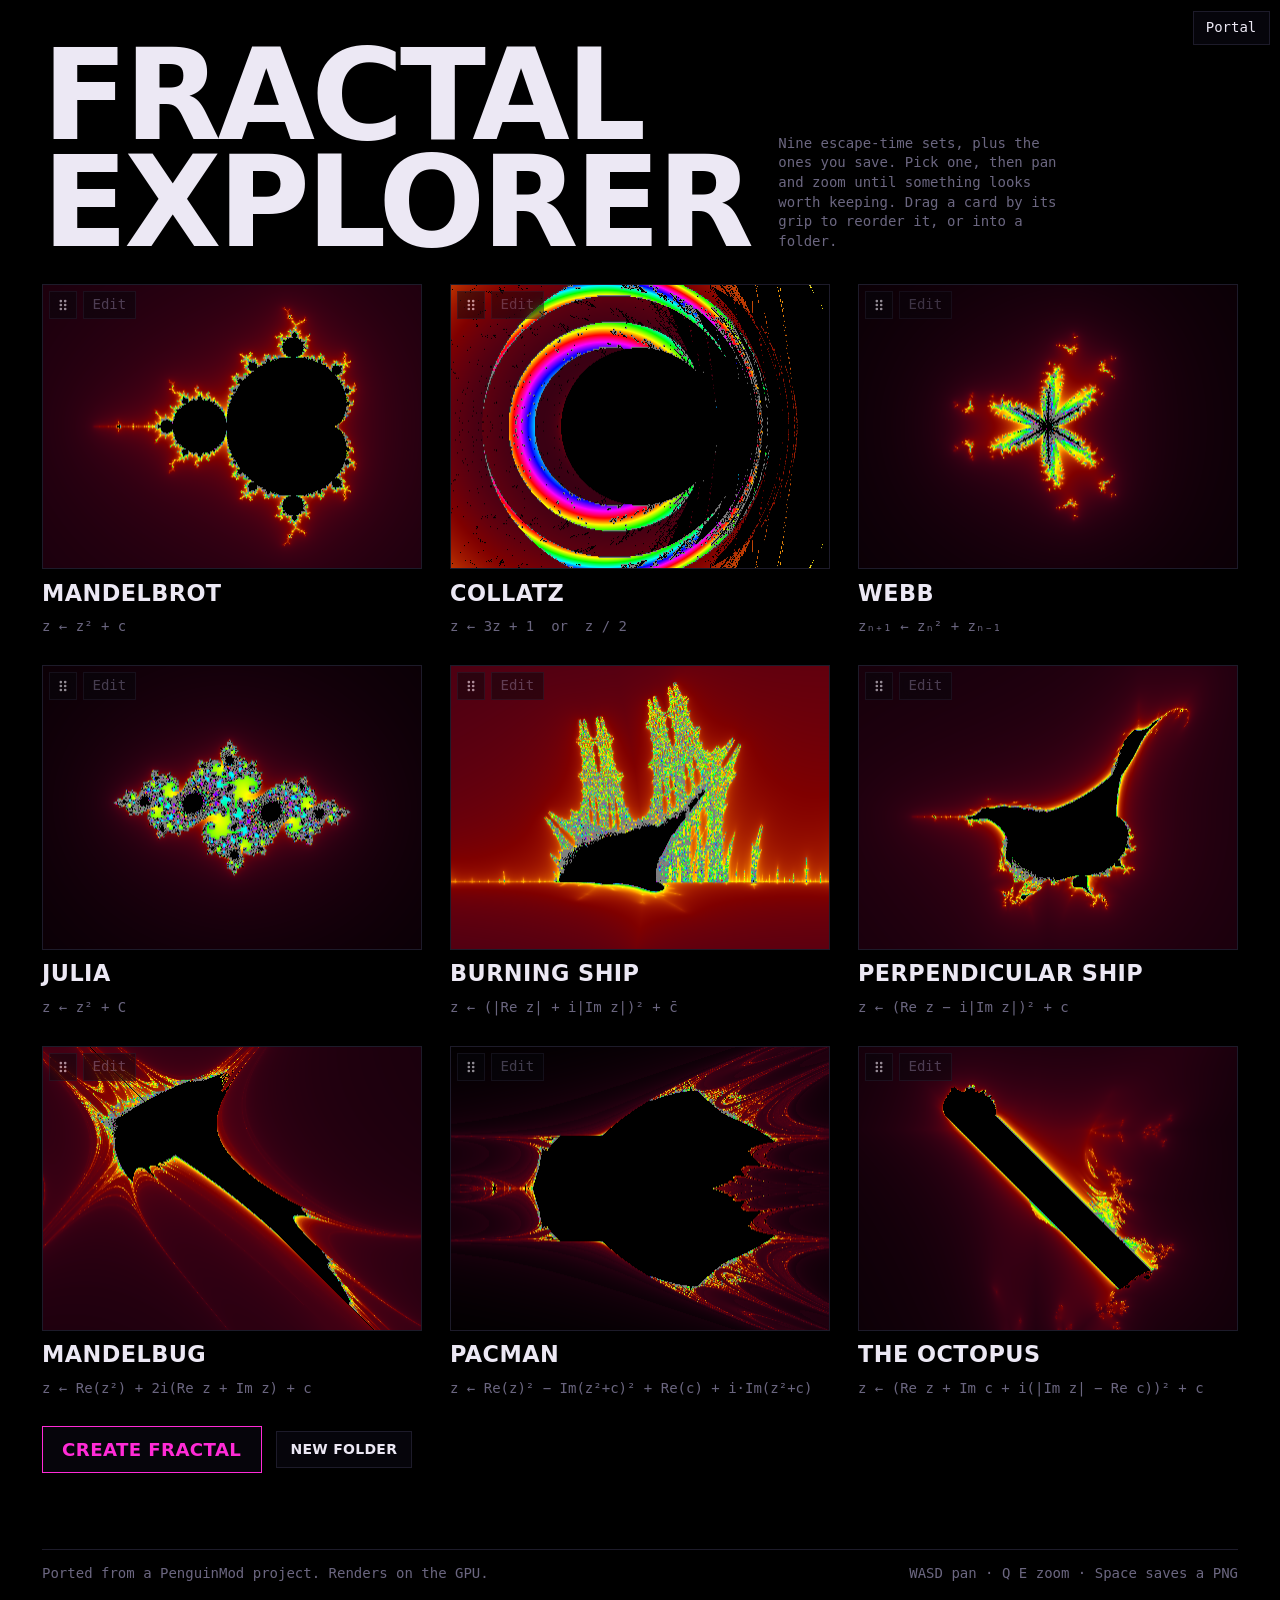
==== commit e9e6f60a: "✨ feat: Perpendicular Ship folds z's imaginary part alone Co-Authored-By: Claude Opus 5 <noreply@ant" ====
--- a/app/index.html
+++ b/app/index.html
@@ -23,7 +23,7 @@
   <main id="menu" class="page">
     <header class="page-head">
       <h1 class="title">Fractal<br />Explorer</h1>
-      <p class="lede">Eight escape-time sets, plus the ones you save. Pick one, then pan and zoom until something looks worth keeping. Drag a card by its grip to reorder it, or into a folder.</p>
+      <p class="lede">Nine escape-time sets, plus the ones you save. Pick one, then pan and zoom until something looks worth keeping. Drag a card by its grip to reorder it, or into a folder.</p>
     </header>
 
     <p id="gpu-error" class="gpu-error" hidden></p>
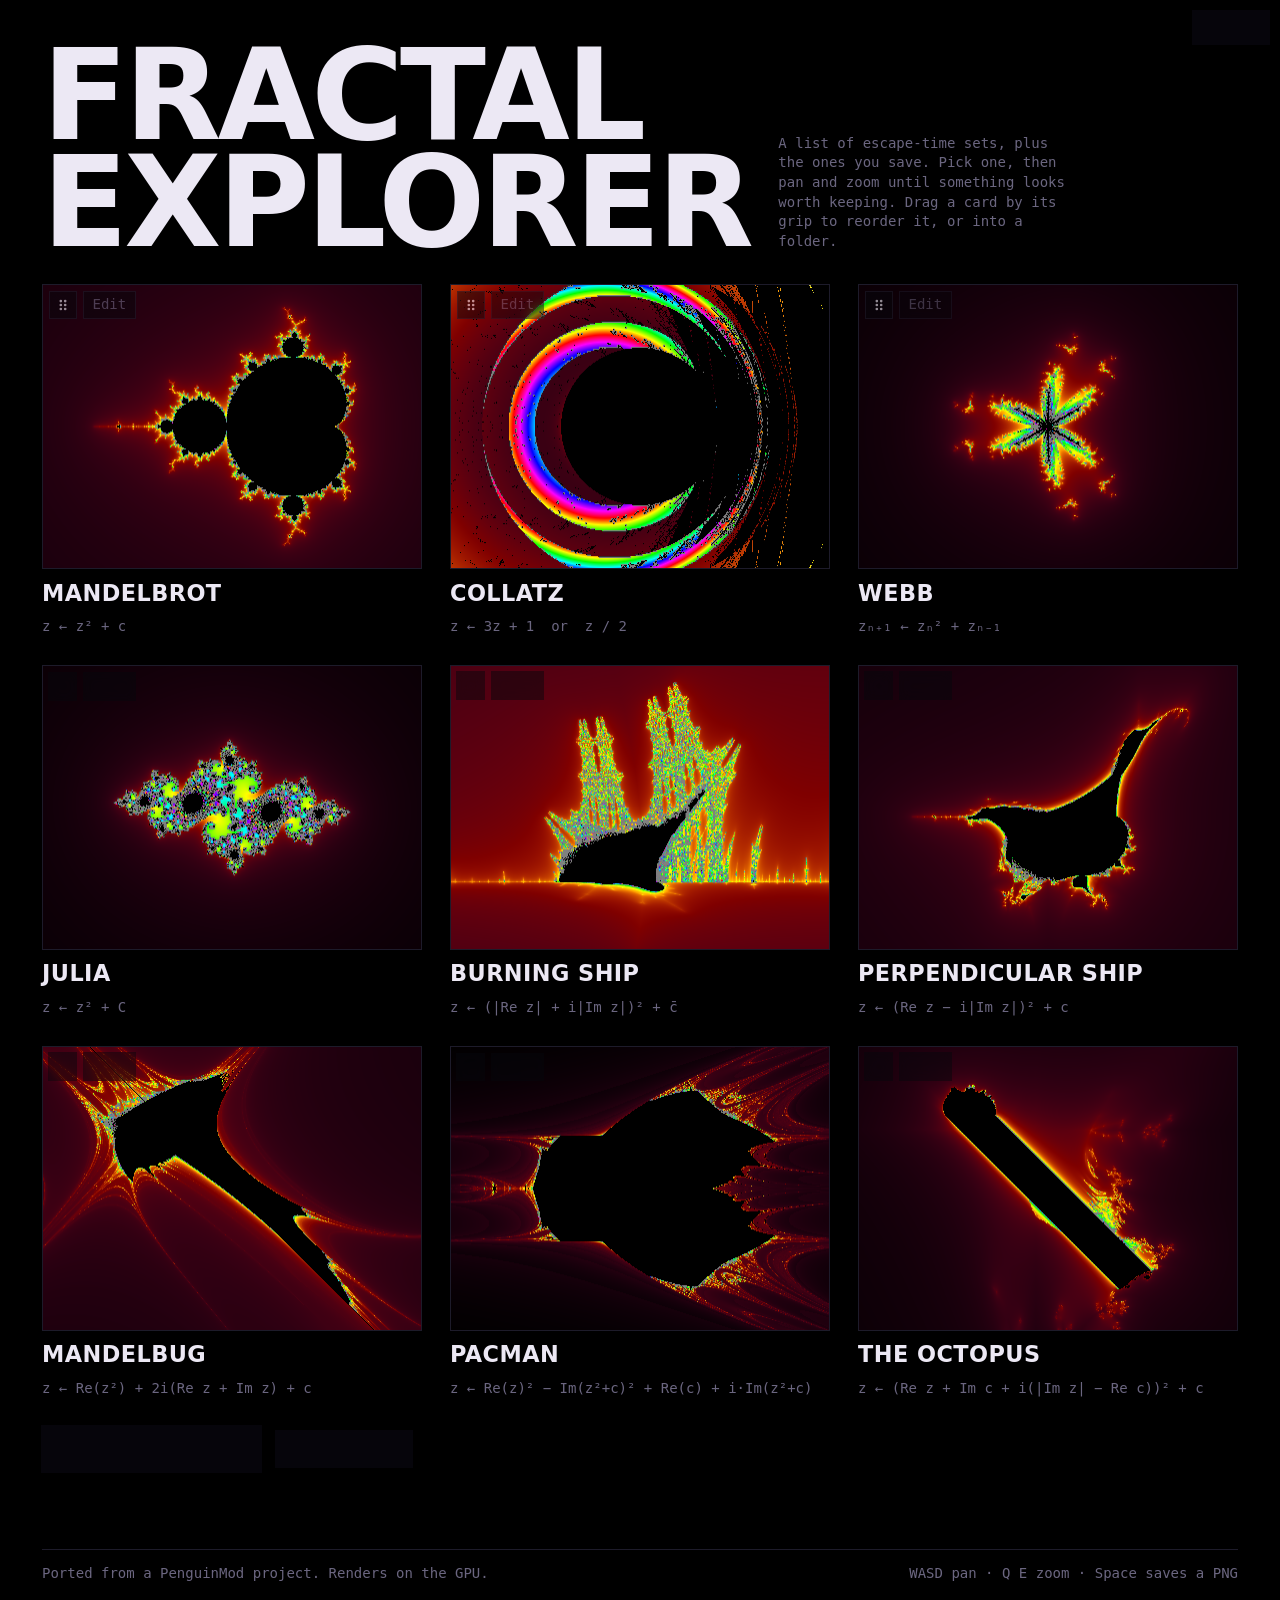
==== commit 5a47c282: "📝 docs: name the sets without counting them The menu, the portal and the README each carried a count" ====
--- a/app/index.html
+++ b/app/index.html
@@ -23,7 +23,7 @@
   <main id="menu" class="page">
     <header class="page-head">
       <h1 class="title">Fractal<br />Explorer</h1>
-      <p class="lede">Nine escape-time sets, plus the ones you save. Pick one, then pan and zoom until something looks worth keeping. Drag a card by its grip to reorder it, or into a folder.</p>
+      <p class="lede">A list of escape-time sets, plus the ones you save. Pick one, then pan and zoom until something looks worth keeping. Drag a card by its grip to reorder it, or into a folder.</p>
     </header>
 
     <p id="gpu-error" class="gpu-error" hidden></p>
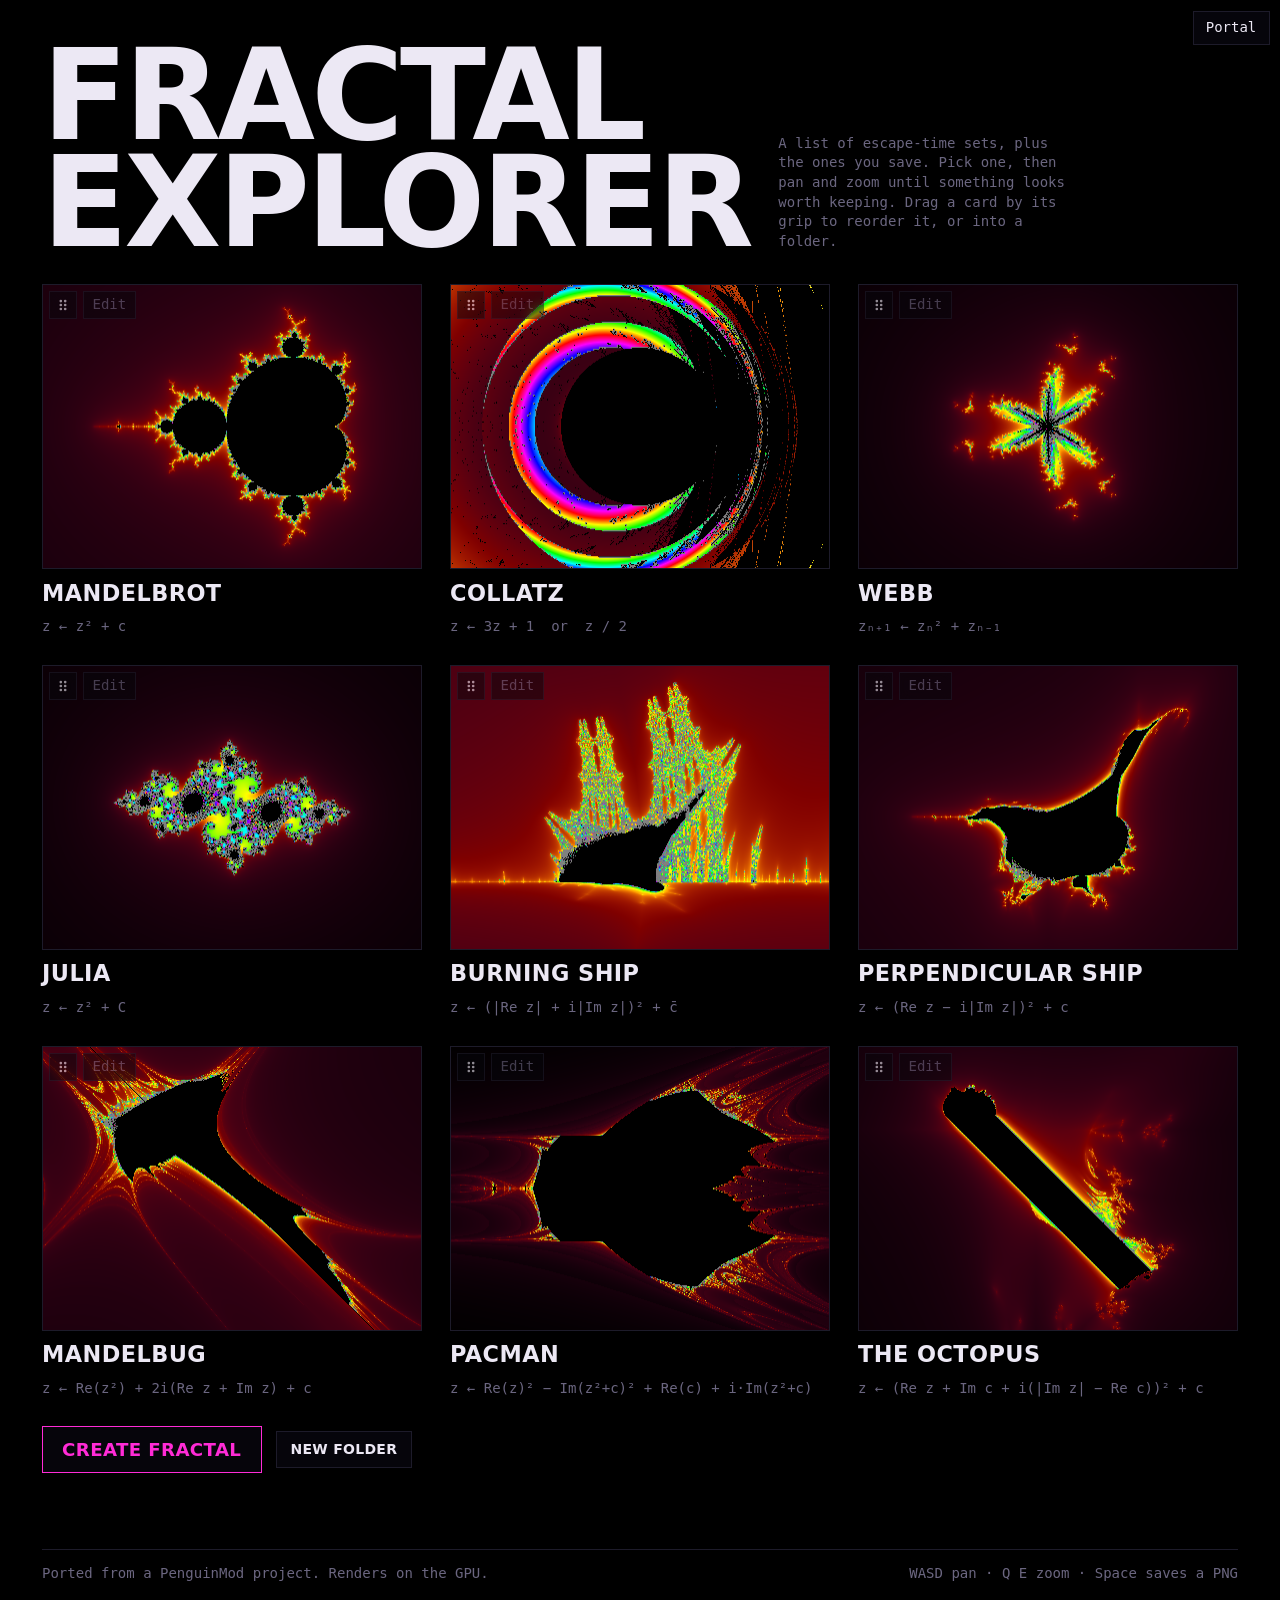
==== commit b2df3a4e: "✨ feat: reach back to zₙ₋₁ and earlier in a typed formula A formula may name the steps behind the on" ====
--- a/app/index.html
+++ b/app/index.html
@@ -68,6 +68,7 @@
           <span class="tok-nest-0">( ) and | | nest in colour</span>
           <span class="tok-func">abs re im conj exp log sqrt sin cos tan sinh cosh tanh</span>
           <span>|z| is abs z</span>
+          <span><span class="tok-var">z</span><span class="tok-index">ₙ₋₁</span> is the step before, back to <span class="tok-var">z</span><span class="tok-index">ₙ₋₈</span></span>
         </p>
 
         <div class="editor-seeds" id="editor-seeds">
@@ -95,6 +96,7 @@
           <span class="tok-var">x y</span>
           <span>the real and imaginary parts of the point being checked, in a starting value or the formula</span>
           <span>z₀ = 0 with c = x+yi is the Mandelbrot set</span>
+          <span>a z₋₁ appears for each step the formula reaches back, and the orbit starts there</span>
           <span>an added variable takes x and y as well, and holds its value as c does</span>
         </p>
 
@@ -207,12 +209,33 @@
           </g>
         </svg>
       </button>
+      <button id="help-toggle" class="cbtn" type="button" title="Hide the key list (?)"
+              aria-label="Key list" aria-pressed="true" aria-controls="help">
+        <svg viewBox="0 0 24 24" width="22" height="22" aria-hidden="true">
+          <rect x="3.5" y="3.5" width="17" height="17" rx="4" fill="none" stroke="currentColor" stroke-width="1.6"/>
+          <path d="M9.5 9.9a2.55 2.55 0 1 1 2.5 3v1.5" fill="none" stroke="currentColor" stroke-width="1.6" stroke-linecap="round"/>
+          <circle cx="12" cy="16.9" r="1.15" fill="currentColor"/>
+        </svg>
+      </button>
       <button id="save" class="cbtn cbtn-accent" type="button" title="Save PNG (Space)" aria-label="Save PNG">
         <svg viewBox="0 0 24 24" width="22" height="22" aria-hidden="true"><path fill="currentColor" d="M9 3 7.2 5H4a2 2 0 0 0-2 2v11a2 2 0 0 0 2 2h16a2 2 0 0 0 2-2V7a2 2 0 0 0-2-2h-3.2L15 3H9zm3 5a4.5 4.5 0 1 1 0 9 4.5 4.5 0 0 1 0-9zm0 2a2.5 2.5 0 1 0 0 5 2.5 2.5 0 0 0 0-5z"/></svg>
       </button>
     </div>
 
-    <p class="help" id="help">drag or WASD to pan · wheel or Q E to zoom · Z X turn, R levels · [ ] iterations, I fixes them · , . colour · P the plane · H folds the panel · G or paste to go somewhere · F dives somewhere new · V animates · Space saves</p>
+    <p class="help panel" id="help">
+      <span>drag or WASD to pan</span>
+      <span>wheel or Q E to zoom</span>
+      <span>Z X turn, R levels</span>
+      <span>[ ] iterations, I fixes them</span>
+      <span>, . colour</span>
+      <span>P the plane</span>
+      <span>H folds the panel</span>
+      <span>G or paste to go somewhere</span>
+      <span>F dives somewhere new</span>
+      <span>V animates</span>
+      <span>Space saves</span>
+      <span>? hides this</span>
+    </p>
 
     <section id="timeline" class="timeline panel" hidden aria-label="Animation timeline">
       <div class="tl-bar">
--- a/app/viewer.css
+++ b/app/viewer.css
@@ -1,4 +1,10 @@
 /* Viewer: the canvas and the chrome around it. The HUD is in hud.css. */
+
+:root {
+  /* One control button across. The key list clears the control bar by this,
+     so the two cannot drift apart. */
+  --cbtn: 3rem;
+}
 
 body.viewing { overflow: hidden; }
 
@@ -81,30 +87,47 @@
 
 .portal-link:hover { border-color: var(--dim); color: var(--ink); }
 
+/* The key list. It stands above the control bar and grows upward as it wraps,
+   so a long list never reaches down across the buttons. Sideways it takes what
+   the HUD leaves, down to the width of its longest key, and each key stays
+   whole on its line because the item, not the line, is what wraps. On the last
+   thin sliver where the two would still meet, this one is on top and readable
+   rather than lost behind the panel. */
 .help {
   position: absolute;
-  right: 0.75rem;
-  bottom: max(0.75rem, env(safe-area-inset-bottom));
+  z-index: 1;
+  right: max(0.75rem, env(safe-area-inset-right));
+  bottom: calc(max(0.75rem, env(safe-area-inset-bottom)) + var(--cbtn) + 0.5rem);
+  max-width: min(44ch, max(34ch, calc(100vw - var(--hud-w) - 2.25rem)));
   margin: 0;
+  padding: 0.5rem 0.7rem;
+  display: flex;
+  flex-wrap: wrap;
+  justify-content: flex-end;
+  gap: 0.25rem 1rem;
   color: var(--dim);
   text-align: right;
   pointer-events: none;
 }
 
-/* Control bar: the plane, a dive, the timeline and a screenshot. Same on
-   every device. */
+.help[hidden] { display: none; }
+
+.help span { white-space: nowrap; }
+
+/* Control bar: the plane, a dive, the timeline, the key list and a
+   screenshot. Same on every device. */
 
 .controls {
   position: absolute;
   right: max(0.75rem, env(safe-area-inset-right));
-  bottom: calc(max(0.75rem, env(safe-area-inset-bottom)) + 2rem);
+  bottom: max(0.75rem, env(safe-area-inset-bottom));
   display: flex;
   gap: 0.5rem;
 }
 
 .cbtn {
-  width: 3rem;
-  height: 3rem;
+  width: var(--cbtn);
+  height: var(--cbtn);
   display: grid;
   place-items: center;
   font-size: 1.1rem;
@@ -124,14 +147,15 @@
 .cbtn:hover { border-color: var(--ink); }
 .cbtn:active, .cbtn-accent:hover { background: var(--magenta); border-color: var(--magenta); color: #000; }
 
+/* No keyboard, no key list, and no button to call it back. */
 @media (pointer: coarse) {
-  .help { display: none; }
-  .controls { bottom: max(0.75rem, env(safe-area-inset-bottom)); }
+  .help, #help-toggle { display: none; }
 }
 
 /* Narrow screens: the HUD owns the bottom, so the controls join the top bar. */
 @media (max-width: 720px) {
-  .help { display: none; }
+  :root { --cbtn: 2.5rem; }
+  .help, #help-toggle { display: none; }
   /* The buttons in a row would run across the set name, so they go two to a
      row and take the free canvas under the top bar instead. */
   .controls {
@@ -139,14 +163,14 @@
     bottom: auto;
     flex-wrap: wrap;
     justify-content: flex-end;
-    width: calc(2 * 2.5rem + 0.5rem);
+    width: calc(2 * var(--cbtn) + 0.5rem);
   }
   /* Up here the controls share the top-right corner with the portal link, so
      they sit one button width plus a gap to its left. */
   body.viewing .controls {
     right: calc(max(0.75rem, env(safe-area-inset-right)) + 5.5rem + 0.5rem);
   }
-  .cbtn { width: 2.5rem; height: 2.5rem; font-size: 1rem; }
+  .cbtn { font-size: 1rem; }
   .cbtn svg { width: 18px; height: 18px; }
   .set-name { font-size: 1rem; }
 }
--- a/app/hud.css
+++ b/app/hud.css
@@ -1,5 +1,9 @@
 /* HUD: coordinates, zoom, colourway, bookmarks, and the go-to and Julia
    forms. The panel surface, chips and inputs come from design/chrome.css. */
+
+/* How wide the panel may grow. The key list in the opposite corner reads this
+   to work out what room is left, so it lives on :root rather than in here. */
+:root { --hud-w: 52ch; }
 
 .hud {
   position: absolute;
@@ -9,7 +13,7 @@
   padding: 0.6rem 0.8rem;
   display: grid;
   gap: 0.15rem;
-  max-width: min(calc(100vw - 1.5rem), 52ch);
+  max-width: min(calc(100vw - 1.5rem), var(--hud-w));
 }
 
 .hud-body {
--- a/app/timeline.css
+++ b/app/timeline.css
@@ -36,7 +36,10 @@
   bottom: calc(var(--timeline-h, 0px) + 0.75rem);
 }
 
-body.timeline-open .help { display: none; }
+/* The timeline takes the foot of the viewer, so the key list steps aside and
+   its button goes with it rather than staying on as a switch for nothing. */
+body.timeline-open .help,
+body.timeline-open #help-toggle { display: none; }
 
 /* ---------- The transport ---------- */
 
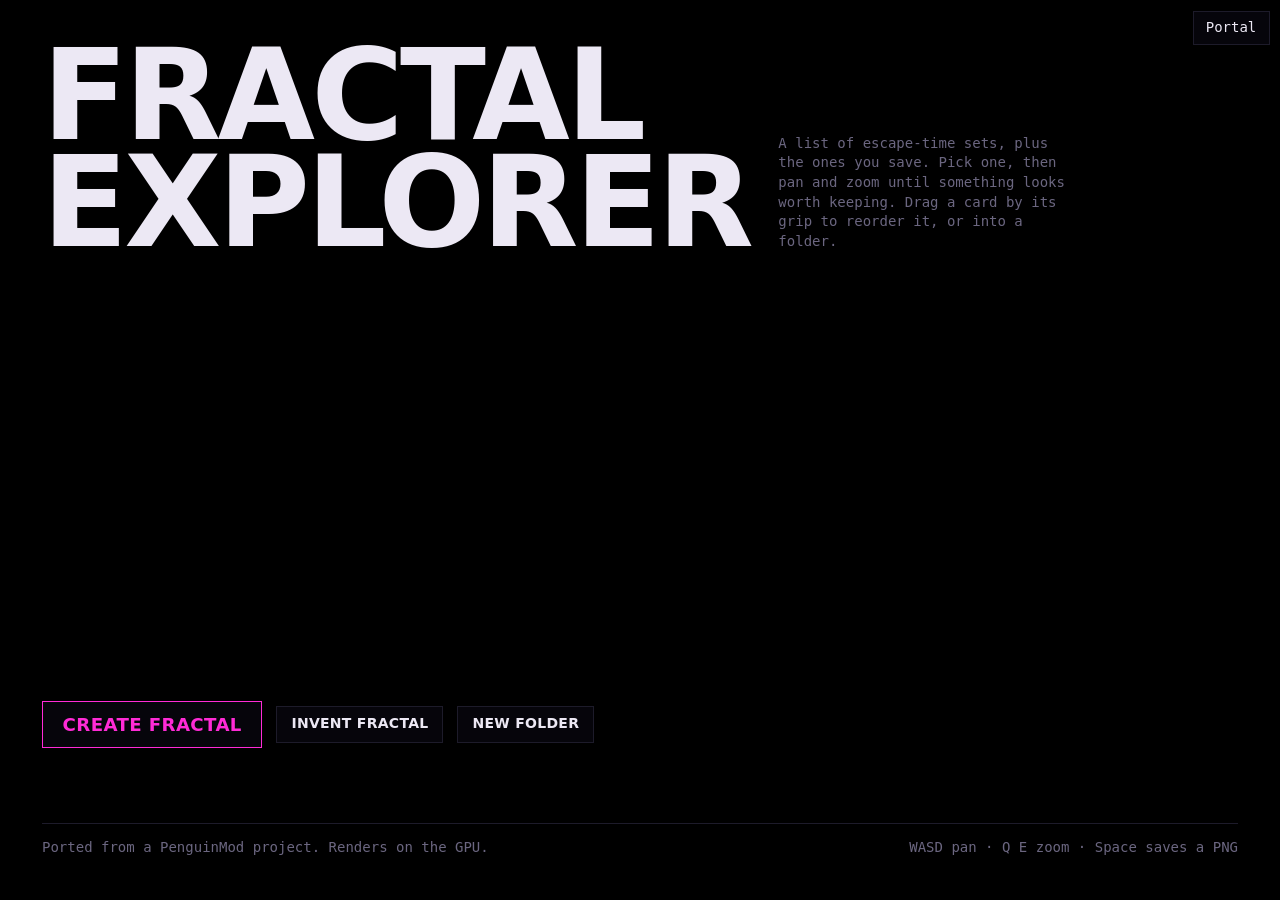
==== commit 4aa8b7c3: "✨ feat: invent a formula, or move the one in the field a step Invent draws a line out of nothing, we" ====
--- a/app/index.html
+++ b/app/index.html
@@ -32,6 +32,8 @@
 
     <p class="create">
       <button id="create" class="btn btn-accent create-btn" type="button">Create Fractal</button>
+      <button id="invent-fractal" class="btn create-folder" type="button"
+              title="Open the editor on a formula made up on the spot">Invent Fractal</button>
       <button id="new-folder" class="btn create-folder" type="button">New Folder</button>
     </p>
     <p id="menu-note" class="menu-note" role="status"></p>
@@ -45,7 +47,7 @@
   <main id="editor" class="page" hidden>
     <header class="page-head">
       <h1 class="title"><span id="editor-verb">Create</span><br />Fractal</h1>
-      <p class="lede">One formula, iterated until it escapes, from starting values you set. Add variables of your own. Render it once, or save it to the menu.</p>
+      <p class="lede">One formula, iterated until it escapes, from starting values you set. Add variables of your own, or have one made up. Render it once, or save it to the menu.</p>
     </header>
 
     <div class="editor">
@@ -54,12 +56,23 @@
         <input id="fractal-name" class="input editor-name" type="text" maxlength="40" spellcheck="false"
                aria-describedby="save-help" />
 
-        <label class="editor-label" for="formula">Formula</label>
+        <div class="editor-head">
+          <label class="editor-label" for="formula">Formula</label>
+          <button type="button" id="invent" class="btn editor-make"
+                  title="Put up a formula made of parts picked at random">Invent</button>
+          <button type="button" id="tweak" class="btn editor-make"
+                  title="Change this formula in one or two small ways">Tweak</button>
+        </div>
         <div class="editor-field">
           <div id="formula-ink" class="editor-ink" aria-hidden="true"></div>
           <input id="formula" class="input editor-input" type="text" spellcheck="false" autocapitalize="off"
-                 placeholder="Z_(n+1) = Z_(n)^2 + C" aria-describedby="formula-help" />
-        </div>
+                 placeholder="Z_(n+1) = Z_(n)^2 + C" aria-describedby="formula-help make-help" />
+        </div>
+        <p id="make-help" class="editor-help">
+          <span><b>Invent</b> makes one up, out of powers, bars, waves and c</span>
+          <span><b>Tweak</b> moves this one a step: an exponent, a bar, a term</span>
+          <span>each press draws again</span>
+        </p>
         <p id="formula-help" class="editor-help">
           <span class="tok-var" id="formula-vars">z c x y</span>
           <span class="tok-num">numbers</span>
@@ -68,7 +81,6 @@
           <span class="tok-nest-0">( ) and | | nest in colour</span>
           <span class="tok-func">abs re im conj exp log sqrt sin cos tan sinh cosh tanh</span>
           <span>|z| is abs z</span>
-          <span><span class="tok-var">z</span><span class="tok-index">ₙ₋₁</span> is the step before, back to <span class="tok-var">z</span><span class="tok-index">ₙ₋₈</span></span>
         </p>
 
         <div class="editor-seeds" id="editor-seeds">
@@ -96,7 +108,6 @@
           <span class="tok-var">x y</span>
           <span>the real and imaginary parts of the point being checked, in a starting value or the formula</span>
           <span>z₀ = 0 with c = x+yi is the Mandelbrot set</span>
-          <span>a z₋₁ appears for each step the formula reaches back, and the orbit starts there</span>
           <span>an added variable takes x and y as well, and holds its value as c does</span>
         </p>
 
--- a/app/editor.css
+++ b/app/editor.css
@@ -62,6 +62,27 @@
 .editor-name {
   font-size: 1.05rem;
   padding: 0.6rem 0.7rem;
+}
+
+/* The formula's label, with the two buttons that write the line for you at
+   the other end of the row. */
+.editor-head {
+  display: flex;
+  align-items: baseline;
+  gap: 0.4rem;
+}
+
+.editor-head .editor-label {
+  margin-right: auto;
+}
+
+.editor-make {
+  padding: 0.2rem 0.7rem;
+}
+
+#make-help b {
+  color: var(--ink);
+  font-weight: 400;
 }
 
 /* The coloured line sits under a transparent input, which keeps the caret,
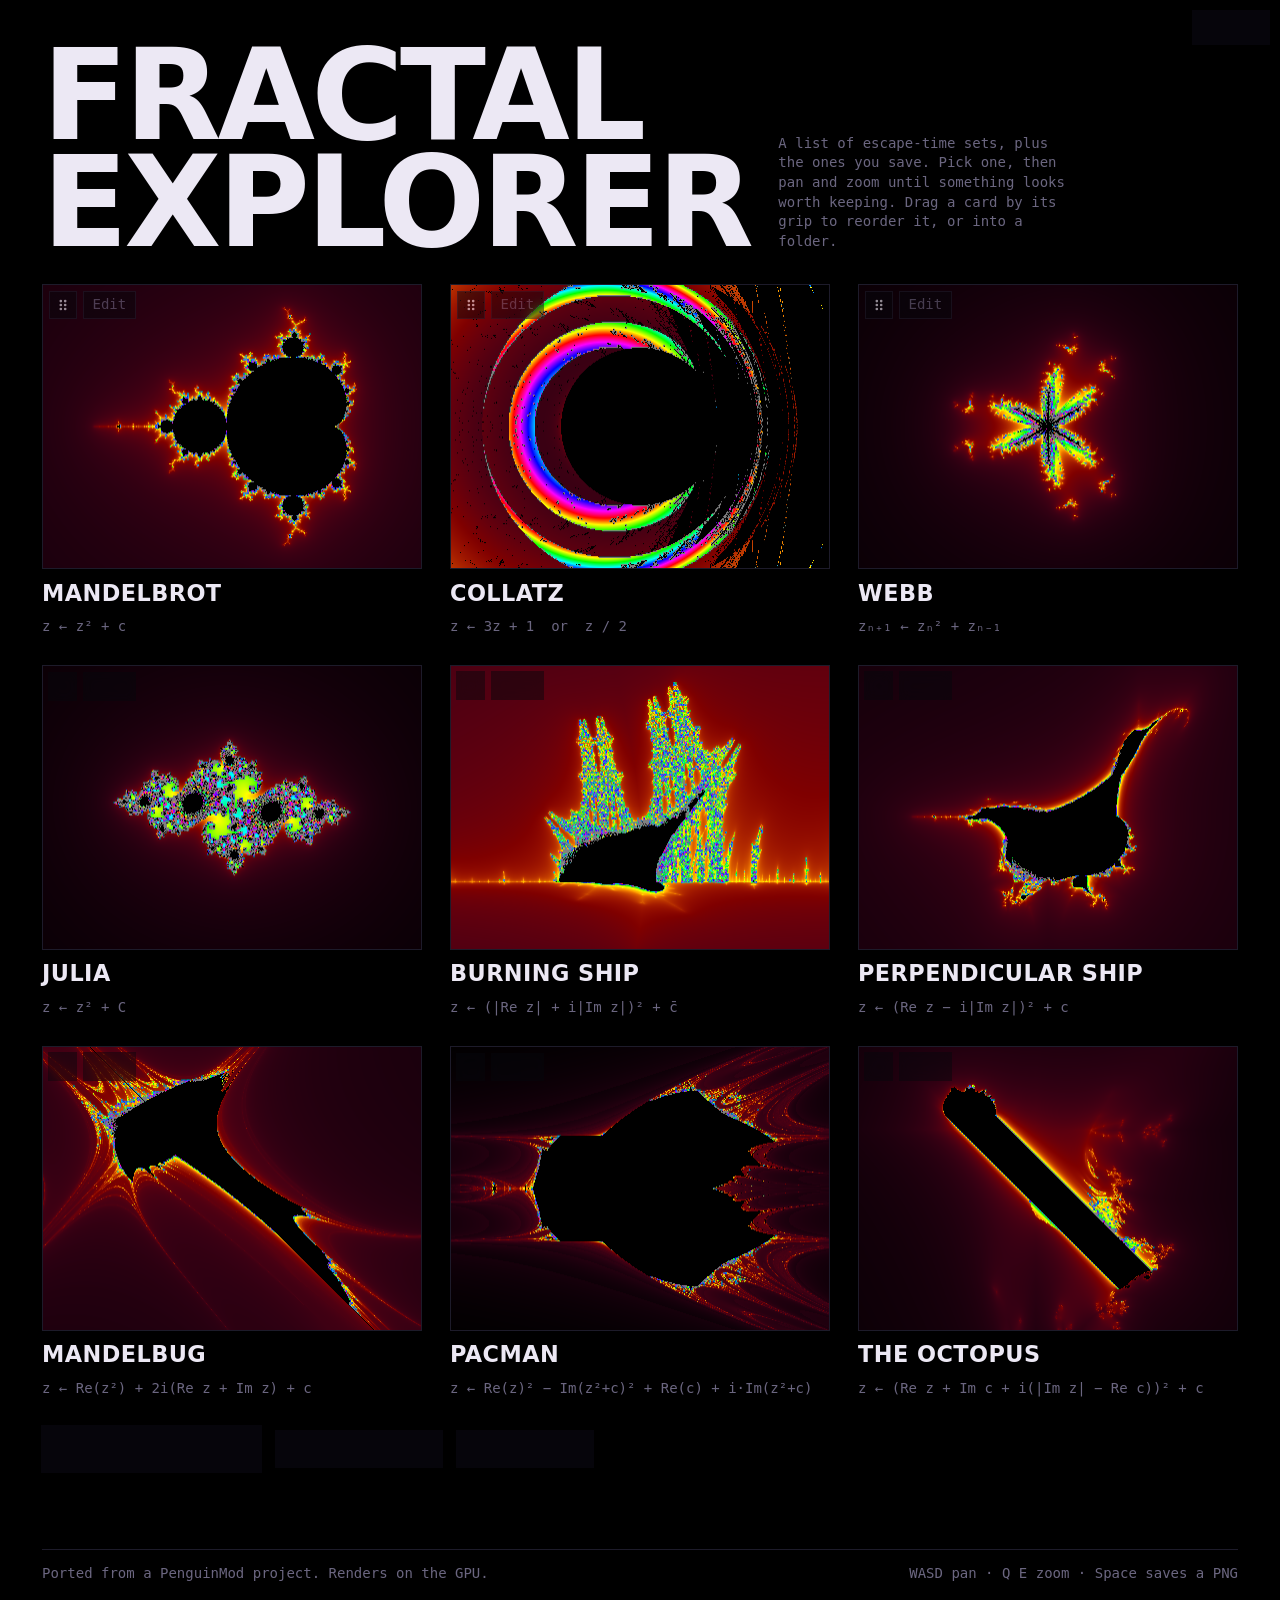
==== commit 3eb22bb6: "🔀 merge: bring in the earlier terms from main Both sides rewrote the parser. main taught it zₙ₋₁ and" ====
--- a/app/index.html
+++ b/app/index.html
@@ -69,7 +69,7 @@
                  placeholder="Z_(n+1) = Z_(n)^2 + C" aria-describedby="formula-help make-help" />
         </div>
         <p id="make-help" class="editor-help">
-          <span><b>Invent</b> makes one up, out of powers, bars, waves and c</span>
+          <span><b>Invent</b> makes one up, out of powers, bars, waves, earlier steps and c</span>
           <span><b>Tweak</b> moves this one a step: an exponent, a bar, a term</span>
           <span>each press draws again</span>
         </p>
@@ -81,6 +81,7 @@
           <span class="tok-nest-0">( ) and | | nest in colour</span>
           <span class="tok-func">abs re im conj exp log sqrt sin cos tan sinh cosh tanh</span>
           <span>|z| is abs z</span>
+          <span><span class="tok-var">z</span><span class="tok-index">ₙ₋₁</span> is the step before, back to <span class="tok-var">z</span><span class="tok-index">ₙ₋₈</span></span>
         </p>
 
         <div class="editor-seeds" id="editor-seeds">
@@ -108,6 +109,7 @@
           <span class="tok-var">x y</span>
           <span>the real and imaginary parts of the point being checked, in a starting value or the formula</span>
           <span>z₀ = 0 with c = x+yi is the Mandelbrot set</span>
+          <span>a z₋₁ appears for each step the formula reaches back, and the orbit starts there</span>
           <span>an added variable takes x and y as well, and holds its value as c does</span>
         </p>
 
